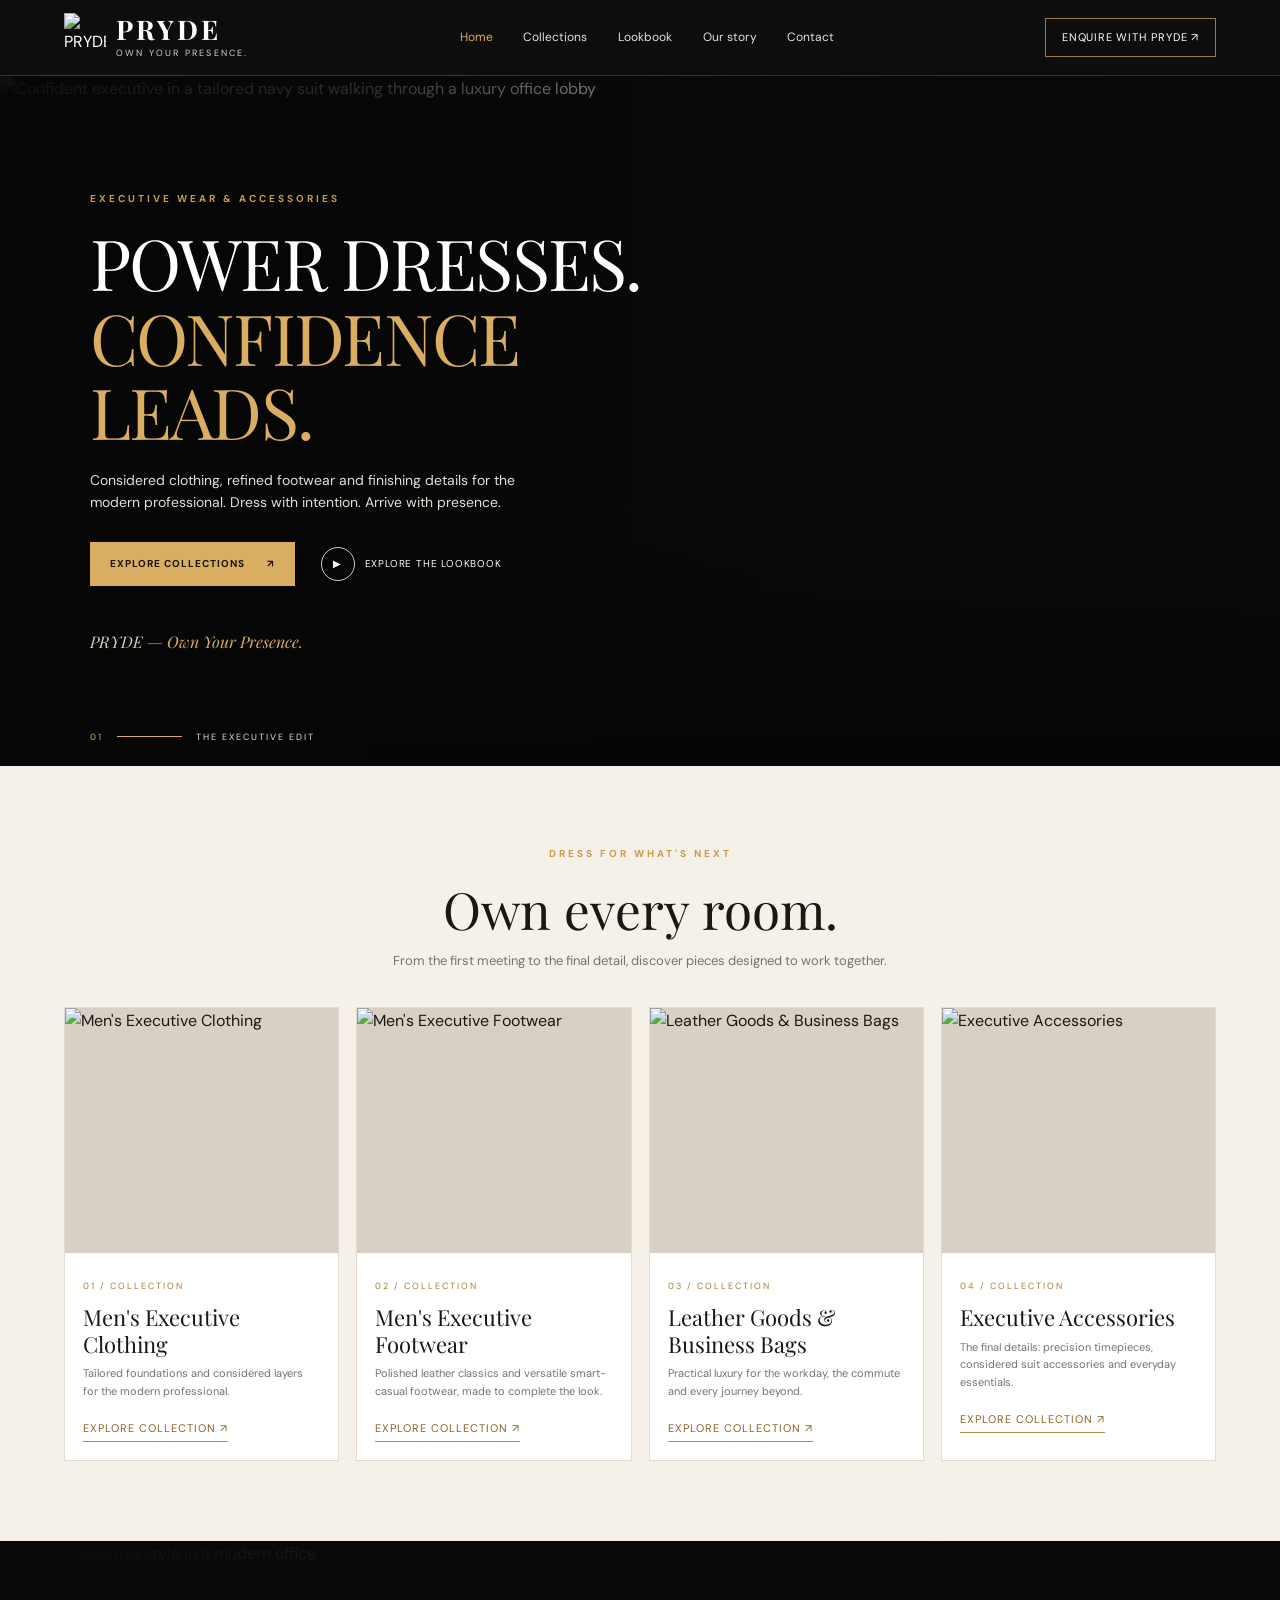
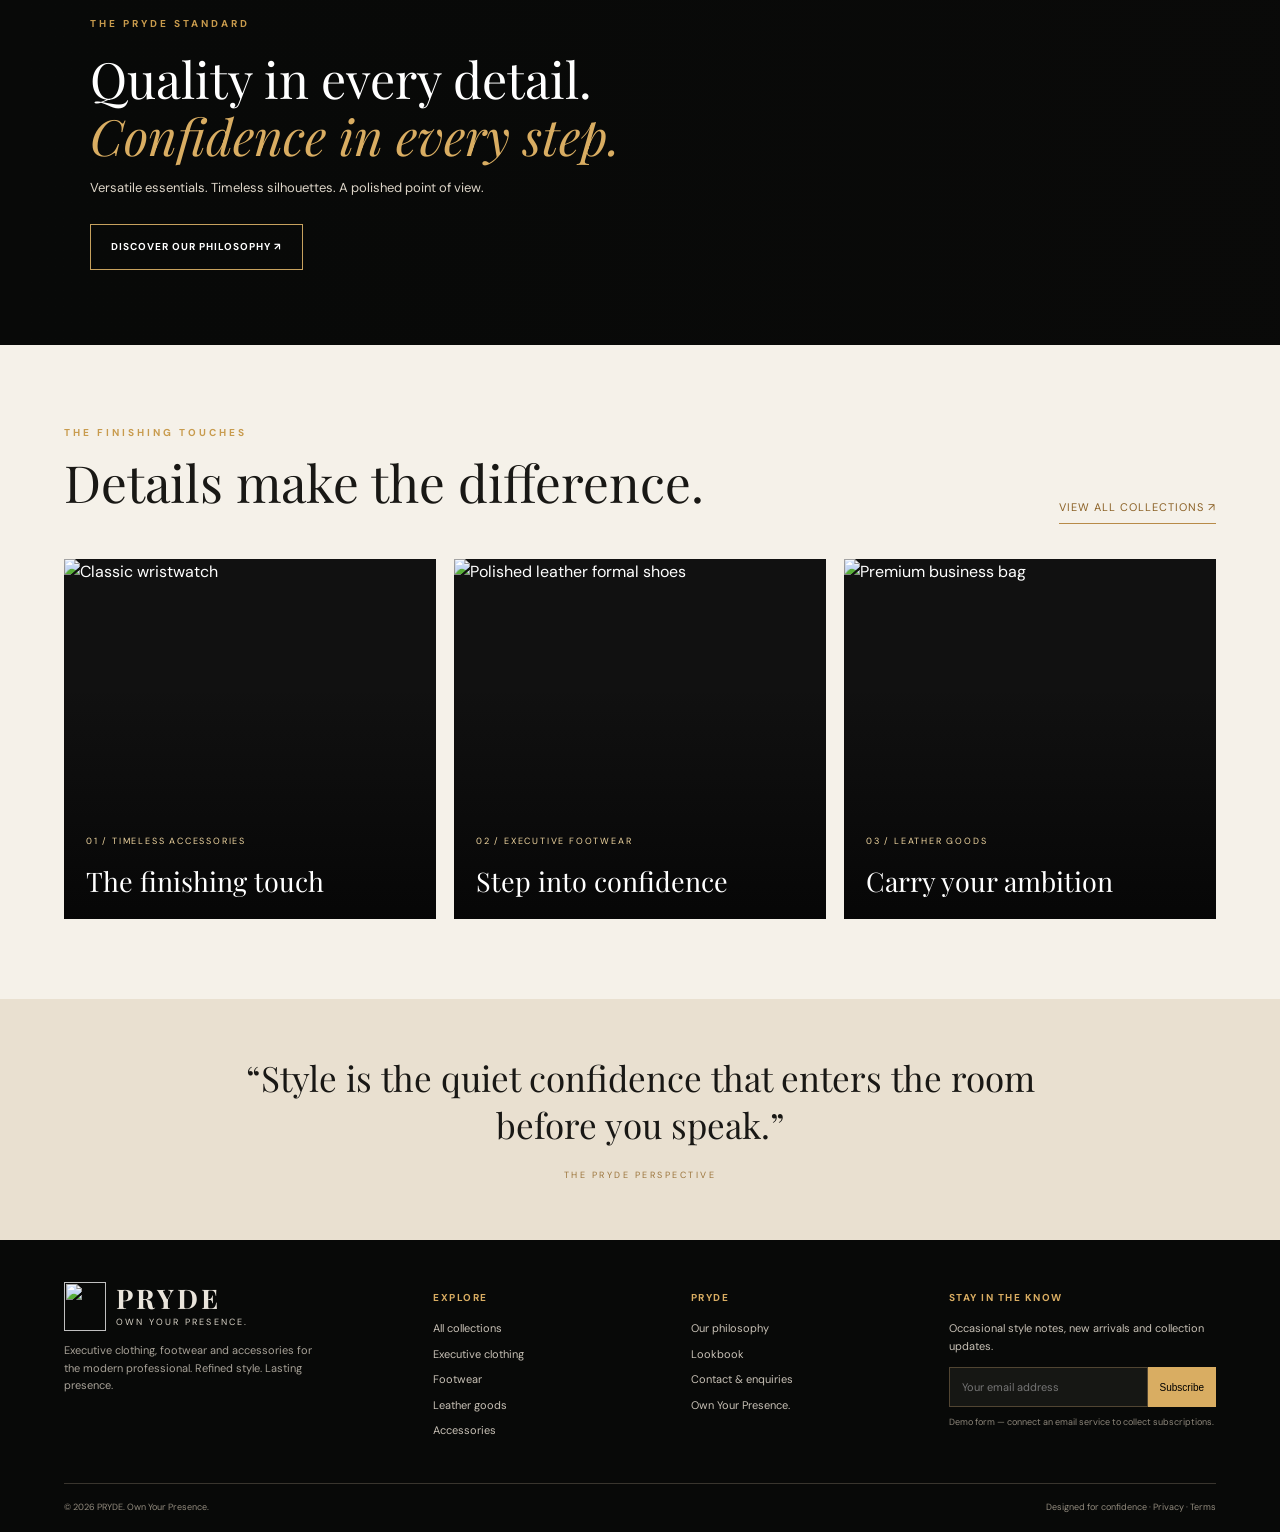
==== index.html @ 51f15fec "Add files via upload" ====
<!doctype html><html lang="en"><head><meta charset="utf-8"><meta name="viewport" content="width=device-width,initial-scale=1"><meta name="description" content="PRYDE — men's executive clothing, footwear, leather goods and finishing accessories. Own Your Presence."><title>PRYDE | Own Your Presence</title><link rel="icon" href="assets/pryde-logo.png"><link rel="stylesheet" href="styles.css"></head><body><div id="site-header"></div><main>
<section class="hero"><div class="hero-media"><img src="assets/hero-pryde.png" alt="Confident executive in a tailored navy suit walking through a luxury office lobby"><video class="hero-video" autoplay muted loop playsinline poster="assets/hero-pryde.png" aria-label="Executive fashion visual"><source src="https://videos.pexels.com/video-files/3209298/3209298-hd_1920_1080_25fps.mp4" type="video/mp4"></video></div><div class="hero-shade"></div><div class="hero-content"><p class="eyebrow">EXECUTIVE WEAR & ACCESSORIES</p><h1>POWER DRESSES.<br><span>CONFIDENCE LEADS.</span></h1><p>Considered clothing, refined footwear and finishing details for the modern professional. Dress with intention. Arrive with presence.</p><div class="hero-actions"><a class="btn btn-gold" href="collections.html">Explore collections <span>↗</span></a><a class="play-link" href="lookbook.html"><span class="play-icon">▶</span> Explore the lookbook</a></div><div class="hero-note">PRYDE <i>— Own Your Presence.</i></div></div><div class="hero-index"><span>01</span><span class="index-line"></span><span>THE EXECUTIVE EDIT</span></div></section>
<section class="section intro-section"><div class="section-heading"><p class="eyebrow">DRESS FOR WHAT'S NEXT</p><h2>Own every room.</h2><p>From the first meeting to the final detail, discover pieces designed to work together.</p></div><div class="category-grid home-categories" id="home-categories"></div></section>
<section class="craft-banner"><img src="assets/hero-pryde.png" alt="Luxury executive style in a modern office"><div class="craft-overlay"></div><div class="craft-copy"><p class="eyebrow">THE PRYDE STANDARD</p><h2>Quality in every detail.<br><em>Confidence in every step.</em></h2><p>Versatile essentials. Timeless silhouettes. A polished point of view.</p><a class="btn btn-outline" href="about.html">Discover our philosophy ↗</a></div></section>
<section class="section essentials"><div class="section-heading split-heading"><div><p class="eyebrow">THE FINISHING TOUCHES</p><h2>Details make the difference.</h2></div><a class="text-link" href="collections.html">View all collections ↗</a></div><div class="feature-grid"><a class="feature-card" href="accessories.html"><img src="https://images.unsplash.com/photo-1523170335258-f5ed11844a49?auto=format&fit=crop&w=900&q=85" alt="Classic wristwatch"><span>01 / TIMELESS ACCESSORIES</span><h3>The finishing touch</h3></a><a class="feature-card" href="footwear.html"><img src="https://images.unsplash.com/photo-1614252369475-5313661a9d8c?auto=format&fit=crop&w=900&q=85" alt="Polished leather formal shoes"><span>02 / EXECUTIVE FOOTWEAR</span><h3>Step into confidence</h3></a><a class="feature-card" href="leather-goods.html"><img src="https://images.unsplash.com/photo-1553062407-98eeb64c6a62?auto=format&fit=crop&w=900&q=85" alt="Premium business bag"><span>03 / LEATHER GOODS</span><h3>Carry your ambition</h3></a></div></section>
<section class="quote-band"><p>“Style is the quiet confidence that enters the room before you speak.”</p><span>THE PRYDE PERSPECTIVE</span></section></main><div id="site-footer"></div><script src="site.js"></script></body></html>
---- styles.css ----
@import url('https://fonts.googleapis.com/css2?family=DM+Sans:wght@400;500;600;700&family=Playfair+Display:wght@400;500;600;700&display=swap');
:root{--black:#090a09;--ink:#191815;--gold:#d9ad62;--gold-light:#f0d6a0;--cream:#f5f1e9;--muted:#77736b;--line:#ded7ca;--serif:'Playfair Display',Georgia,serif;--sans:'DM Sans',Arial,sans-serif}*{box-sizing:border-box}html{scroll-behavior:smooth}body{margin:0;background:var(--cream);color:var(--ink);font-family:var(--sans);line-height:1.6}a{color:inherit;text-decoration:none}img{display:block;max-width:100%}.site-header{height:76px;background:rgba(8,9,8,.98);color:#fff;display:flex;align-items:center;justify-content:space-between;padding:0 clamp(18px,5vw,76px);gap:24px;position:sticky;top:0;z-index:50;border-bottom:1px solid #3c3427}.brand{display:flex;align-items:center;gap:10px;min-width:185px}.brand img{width:42px;height:49px;object-fit:contain}.brand-word{font-family:var(--serif);font-size:27px;font-weight:700;letter-spacing:3px;line-height:1}.brand-word small{display:block;font:9px var(--sans);letter-spacing:2.2px;color:#d9d3c7;margin-top:4px}.main-nav{display:flex;align-items:center;gap:clamp(14px,2.4vw,36px);font-size:12px;color:#e6e1d8}.main-nav a{padding:8px 0;transition:color .2s}.main-nav a:hover,.main-nav a.active{color:var(--gold)}.header-cta{border:1px solid #9f7a40;padding:10px 16px;font-size:11px;letter-spacing:.8px;text-transform:uppercase;white-space:nowrap}.menu-toggle{display:none;background:none;color:white;border:1px solid #6d6558;padding:8px 11px;font-size:20px}.hero{height:min(690px,78vw);min-height:520px;position:relative;overflow:hidden;background:#090a09;color:white}.hero-media,.hero-shade{position:absolute;inset:0}.hero-media img,.hero-video{position:absolute;width:100%;height:100%;object-fit:cover;object-position:center 44%}.hero-video{opacity:.55;mix-blend-mode:screen}.hero-shade{background:linear-gradient(90deg,rgba(5,6,5,.96) 0%,rgba(5,6,5,.84) 29%,rgba(5,6,5,.22) 67%,rgba(5,6,5,.1) 100%),linear-gradient(0deg,rgba(0,0,0,.5),transparent 35%)}.hero-content{position:relative;z-index:2;padding:clamp(55px,9vw,135px) 0 0 clamp(22px,7vw,105px);max-width:700px}.eyebrow{font-size:10px;letter-spacing:3px;font-weight:700;color:#c89b4d;margin:0 0 18px}.hero h1{font:clamp(42px,5.5vw,78px)/1.06 var(--serif);letter-spacing:-1.7px;margin:0 0 20px}.hero h1 span{color:var(--gold)}.hero-content>p:not(.eyebrow){max-width:435px;color:#e3dfd7;font-size:14px}.hero-actions{display:flex;align-items:center;gap:26px;margin-top:28px}.btn{display:inline-flex;align-items:center;gap:22px;padding:14px 20px;font-size:10px;letter-spacing:1px;text-transform:uppercase;font-weight:700;transition:.2s}.btn-gold{background:var(--gold);color:#17130c}.btn-gold:hover{background:var(--gold-light);transform:translateY(-2px)}.btn-outline{border:1px solid #c7a15e;color:white}.play-link{font-size:10px;letter-spacing:.8px;text-transform:uppercase;display:flex;align-items:center;gap:10px}.play-icon{border:1px solid #d6d0c3;border-radius:50%;width:34px;height:34px;display:grid;place-items:center;font-size:10px}.hero-note{position:absolute;left:clamp(22px,7vw,105px);top:min(555px,65vw);font:italic 16px var(--serif);color:#d8d0c2}.hero-note i{color:var(--gold)}.hero-index{position:absolute;z-index:3;bottom:22px;left:clamp(22px,7vw,105px);display:flex;align-items:center;gap:14px;font-size:9px;letter-spacing:2px;color:#e5dfd3}.hero-index>span:first-child{color:var(--gold)}.index-line{width:65px;height:1px;background:var(--gold)}.section{padding:80px clamp(18px,5vw,76px)}.section-heading{text-align:center;margin:0 auto 35px;max-width:660px}.section-heading h2,.craft-copy h2,.page-hero h1{font:clamp(34px,4vw,52px)/1.15 var(--serif);margin:0 0 12px}.section-heading>p:last-child{color:var(--muted);font-size:13px;margin:0}.category-grid{display:grid;grid-template-columns:repeat(4,minmax(0,1fr));gap:17px}.category-card{background:#fff;border:1px solid #e2dbcf;transition:transform .25s,box-shadow .25s;min-width:0}.category-card:hover{transform:translateY(-5px);box-shadow:0 16px 35px #2a211512}.category-card img{width:100%;height:245px;object-fit:cover;background:#d8d0c4}.category-card .card-copy{padding:18px 18px 20px}.category-card .number{font-size:9px;letter-spacing:2px;color:#a77b37}.category-card h3{font:22px/1.2 var(--serif);margin:8px 0}.category-card p{font-size:11px;color:var(--muted);margin:0 0 14px}.text-link{font-size:11px;text-transform:uppercase;letter-spacing:1px;border-bottom:1px solid #b88b48;padding-bottom:6px;color:#8b6126}.craft-banner{min-height:400px;position:relative;overflow:hidden;background:#0a0a09;color:white}.craft-banner>img{position:absolute;width:100%;height:100%;object-fit:cover;object-position:center 58%;opacity:.65}.craft-overlay{position:absolute;inset:0;background:linear-gradient(90deg,#080908 0%,#080908df 36%,#08090820 100%)}.craft-copy{position:relative;padding:75px clamp(22px,7vw,105px);max-width:750px}.craft-copy h2{font-size:clamp(32px,4vw,50px)}.craft-copy h2 em{color:var(--gold);font-weight:400}.craft-copy>p:not(.eyebrow){font-size:13px;color:#ddd5c8;margin-bottom:25px}.split-heading{display:flex;align-items:end;justify-content:space-between;text-align:left;max-width:none}.split-heading .eyebrow{margin-bottom:12px}.feature-grid{display:grid;grid-template-columns:repeat(3,1fr);gap:18px}.feature-card{position:relative;min-height:360px;background:#111;color:white;overflow:hidden}.feature-card img{position:absolute;width:100%;height:100%;object-fit:cover;transition:transform .5s}.feature-card:hover img{transform:scale(1.05)}.feature-card:after{content:'';position:absolute;inset:35% 0 0;background:linear-gradient(transparent,#050505df)}.feature-card span,.feature-card h3{position:absolute;z-index:1;left:22px}.feature-card span{bottom:70px;color:var(--gold-light);font-size:9px;letter-spacing:1.8px}.feature-card h3{bottom:20px;font:27px var(--serif);margin:0}.quote-band{text-align:center;padding:55px 20px;background:#e9e0d0}.quote-band p{font:clamp(22px,3vw,35px) var(--serif);margin:0 auto 12px;max-width:800px}.quote-band span{font-size:9px;letter-spacing:2.5px;color:#9b743b}.site-footer{background:#080908;color:#e9e4db;padding:42px clamp(18px,5vw,76px) 18px}.footer-top{display:grid;grid-template-columns:1.5fr 1fr 1fr 1.2fr;gap:35px;padding-bottom:35px}.footer-brand p{font-size:11px;max-width:250px;color:#a8a298}.footer-column h4{font-size:10px;letter-spacing:1.5px;color:var(--gold);text-transform:uppercase;margin:8px 0 14px}.footer-column a,.footer-column p{display:block;font-size:11px;color:#c8c1b6;margin:8px 0}.newsletter-form{display:flex;margin-top:12px}.newsletter-form input{min-width:0;width:100%;background:#161714;border:1px solid #514532;color:white;padding:12px;font:11px var(--sans)}.newsletter-form button{background:var(--gold);border:0;padding:0 12px;font-size:10px}.footer-bottom{border-top:1px solid #39352e;padding-top:16px;display:flex;justify-content:space-between;gap:20px;font-size:9px;color:#928b7e}.page-hero{padding:75px clamp(18px,7vw,100px);background:#10110f;color:white;position:relative;overflow:hidden}.page-hero:after{content:'PRYDE';position:absolute;right:-10px;bottom:-72px;font:clamp(100px,18vw,240px) var(--serif);color:#ffffff08;pointer-events:none}.page-hero .eyebrow{position:relative;z-index:1}.page-hero h1{position:relative;z-index:1;font-size:clamp(42px,6vw,72px);max-width:800px}.page-hero p:not(.eyebrow){position:relative;z-index:1;color:#c7c1b7;max-width:600px;font-size:13px}.breadcrumbs{font-size:10px;color:#9b9488;padding:18px clamp(18px,5vw,76px);border-bottom:1px solid var(--line)}.catalog-section{padding:45px clamp(18px,5vw,76px) 80px}.catalog-intro{display:flex;align-items:end;justify-content:space-between;gap:20px;margin-bottom:26px}.catalog-intro h2{font:32px var(--serif);margin:0}.catalog-intro p{font-size:12px;color:var(--muted);margin:5px 0 0}.catalog-search{padding:12px 15px;border:1px solid #cfc6b7;background:#fff;min-width:220px;font:12px var(--sans)}.subcollection{margin:42px 0}.subcollection-heading{display:flex;align-items:baseline;gap:14px;border-bottom:1px solid #cfc4b0;padding-bottom:12px;margin-bottom:17px}.subcollection-heading h3{font:27px var(--serif);margin:0}.subcollection-heading span{font-size:10px;color:#9c783f;letter-spacing:1px}.product-grid{display:grid;grid-template-columns:repeat(4,minmax(0,1fr));gap:15px}.product-card{background:#fff;border:1px solid #e3dcd0;overflow:hidden}.product-card img{width:100%;height:210px;object-fit:cover;background:#e2d8c9;transition:transform .35s}.product-card:hover img{transform:scale(1.035)}.product-copy{padding:13px 14px 16px}.product-copy small{font-size:8px;color:#9b7439;letter-spacing:1.5px;text-transform:uppercase}.product-copy h4{font:18px/1.25 var(--serif);margin:5px 0}.product-copy p{font-size:10px;color:#777167;margin:0}.catalog-empty{padding:30px;background:white;color:var(--muted)}.collection-overview{display:grid;grid-template-columns:repeat(2,1fr);gap:18px}.overview-card{display:grid;grid-template-columns:45% 55%;min-height:230px;background:white;border:1px solid var(--line)}.overview-card img{height:100%;width:100%;object-fit:cover}.overview-copy{padding:25px}.overview-copy small{color:#a57a38;font-size:9px;letter-spacing:2px}.overview-copy h3{font:27px var(--serif);margin:7px 0}.overview-copy p{font-size:11px;color:var(--muted)}.overview-copy a{font-size:10px;letter-spacing:1px;text-transform:uppercase;color:#90662b;border-bottom:1px solid #c8a269;padding-bottom:4px}.editorial{display:grid;grid-template-columns:1fr 1fr;gap:50px;align-items:center}.editorial img{width:100%;height:450px;object-fit:cover}.editorial h2{font:40px var(--serif);margin:0 0 18px}.editorial p{font-size:13px;color:#6f6a60}.contact-grid{display:grid;grid-template-columns:.8fr 1.2fr;gap:50px}.contact-form{display:grid;gap:14px}.contact-form label{font-size:11px;color:#635c50}.contact-form input,.contact-form textarea,.contact-form select{display:block;width:100%;padding:13px;background:white;border:1px solid #d7cfc1;font:12px var(--sans);margin-top:5px}.contact-form textarea{min-height:140px;resize:vertical}.contact-form button{justify-self:start;border:0;cursor:pointer}.notice{font-size:11px;color:#7d652f;margin-top:12px}
@media(max-width:950px){.main-nav{gap:13px}.brand{min-width:145px}.brand-word{font-size:22px}.header-cta{display:none}.category-grid{grid-template-columns:repeat(2,1fr)}.category-card img{height:280px}.product-grid{grid-template-columns:repeat(3,1fr)}.footer-top{grid-template-columns:repeat(2,1fr)}}@media(max-width:680px){.site-header{height:68px;padding:0 17px}.brand img{width:36px;height:42px}.brand-word{font-size:21px}.menu-toggle{display:block}.main-nav{display:none;position:absolute;top:68px;left:0;right:0;background:#090a09;padding:18px 22px 25px;flex-direction:column;align-items:flex-start;border-bottom:1px solid #55452c}.main-nav.open{display:flex}.hero{height:650px;min-height:0}.hero-media img,.hero-video{object-position:62% center}.hero-shade{background:linear-gradient(90deg,#060706eF,#06070699 65%,#06070650),linear-gradient(0deg,#0008,transparent 50%)}.hero-content{padding:95px 23px 0}.hero h1{font-size:47px}.hero-content>p:not(.eyebrow){max-width:350px;font-size:13px}.hero-note{top:auto;bottom:65px;left:23px}.hero-index{left:23px}.section{padding:55px 17px}.category-grid{gap:10px}.category-card img{height:190px}.category-card .card-copy{padding:13px}.category-card h3{font-size:18px}.category-card p{font-size:10px}.craft-copy{padding:60px 23px}.feature-grid{grid-template-columns:1fr}.feature-card{min-height:320px}.split-heading{align-items:flex-start;flex-direction:column}.footer-top{grid-template-columns:1fr 1fr;gap:25px}.footer-brand{grid-column:1/-1}.footer-bottom{flex-direction:column;gap:6px}.page-hero{padding:55px 22px}.catalog-section{padding:32px 17px 55px}.catalog-intro{align-items:stretch;flex-direction:column}.catalog-search{width:100%}.product-grid{grid-template-columns:repeat(2,minmax(0,1fr));gap:9px}.product-card img{height:165px}.product-copy{padding:11px}.product-copy h4{font-size:16px}.subcollection-heading h3{font-size:23px}.collection-overview{grid-template-columns:1fr}.overview-card{min-height:185px}.overview-copy{padding:15px}.overview-copy h3{font-size:22px}.editorial,.contact-grid{grid-template-columns:1fr;gap:25px}.editorial img{height:300px}.editorial h2{font-size:33px}}@media(prefers-reduced-motion:reduce){*,*:before,*:after{scroll-behavior:auto!important;transition:none!important}.hero-video{display:none}}
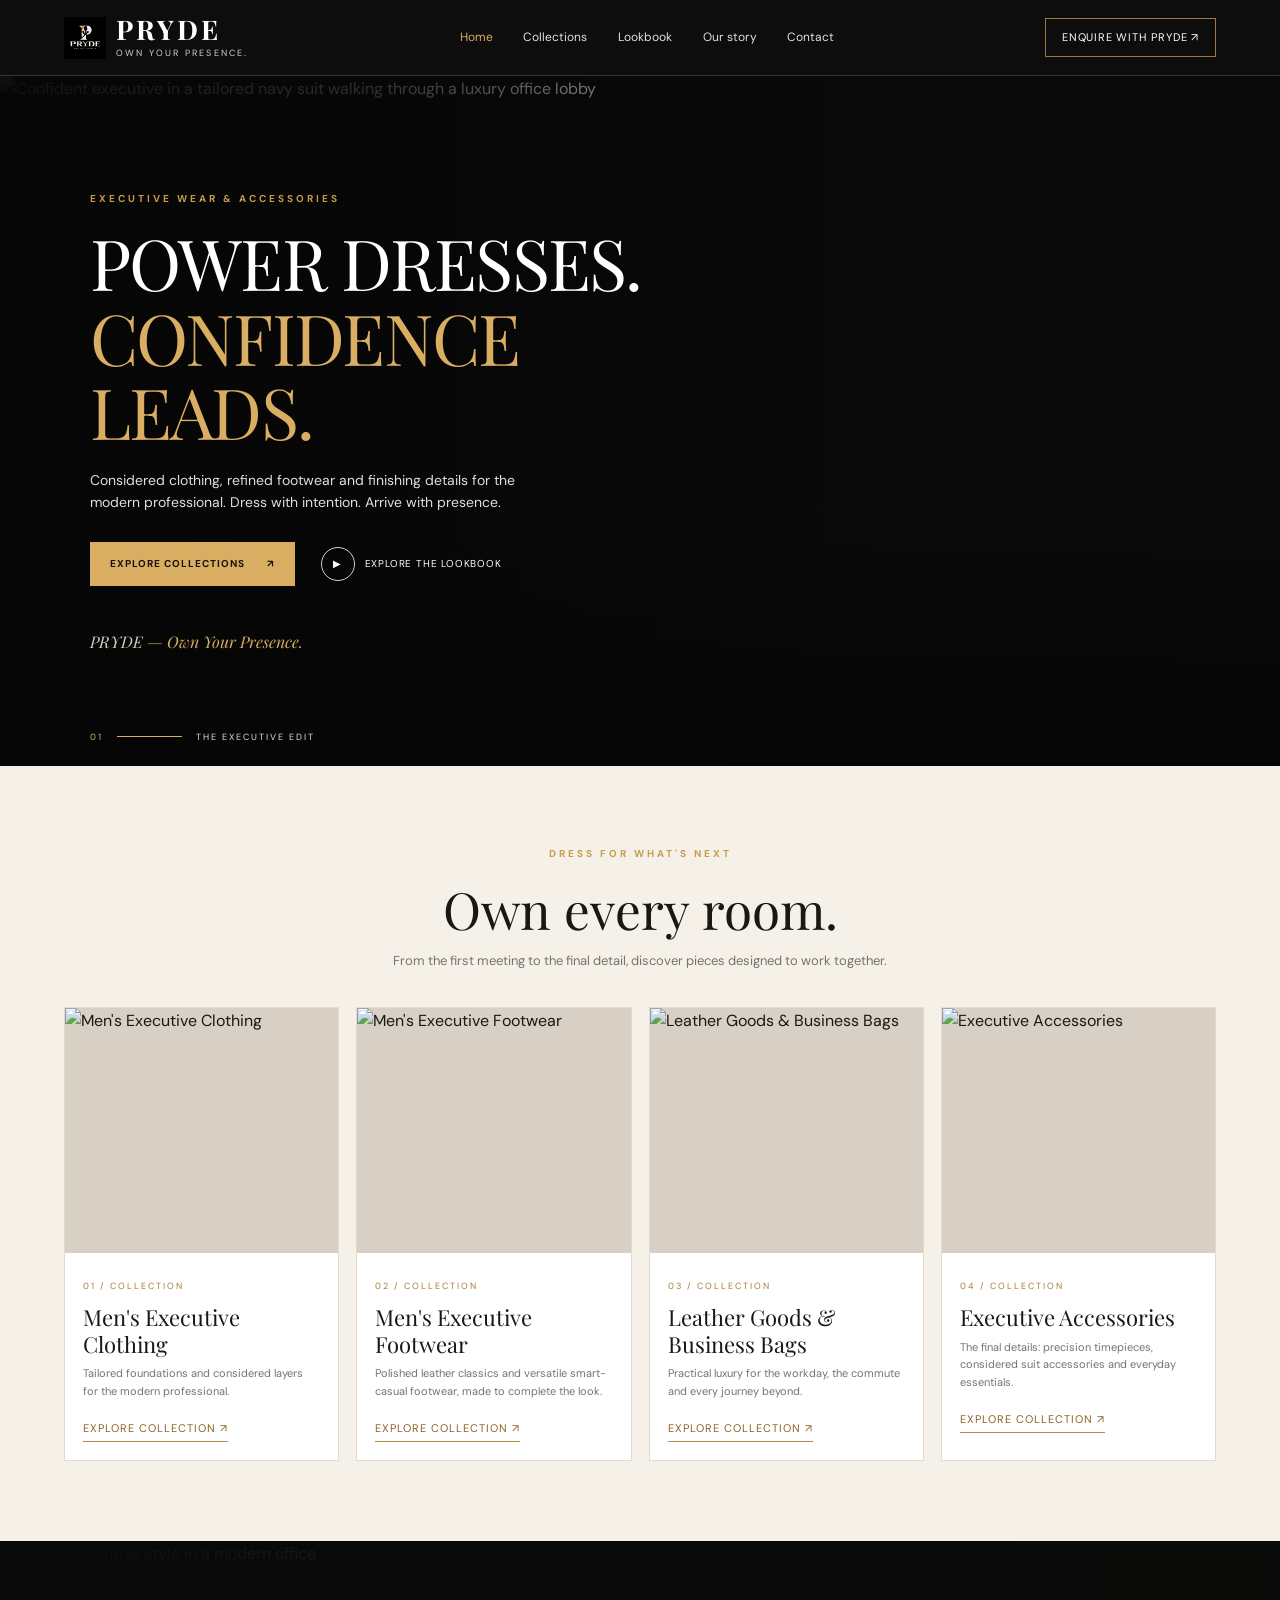
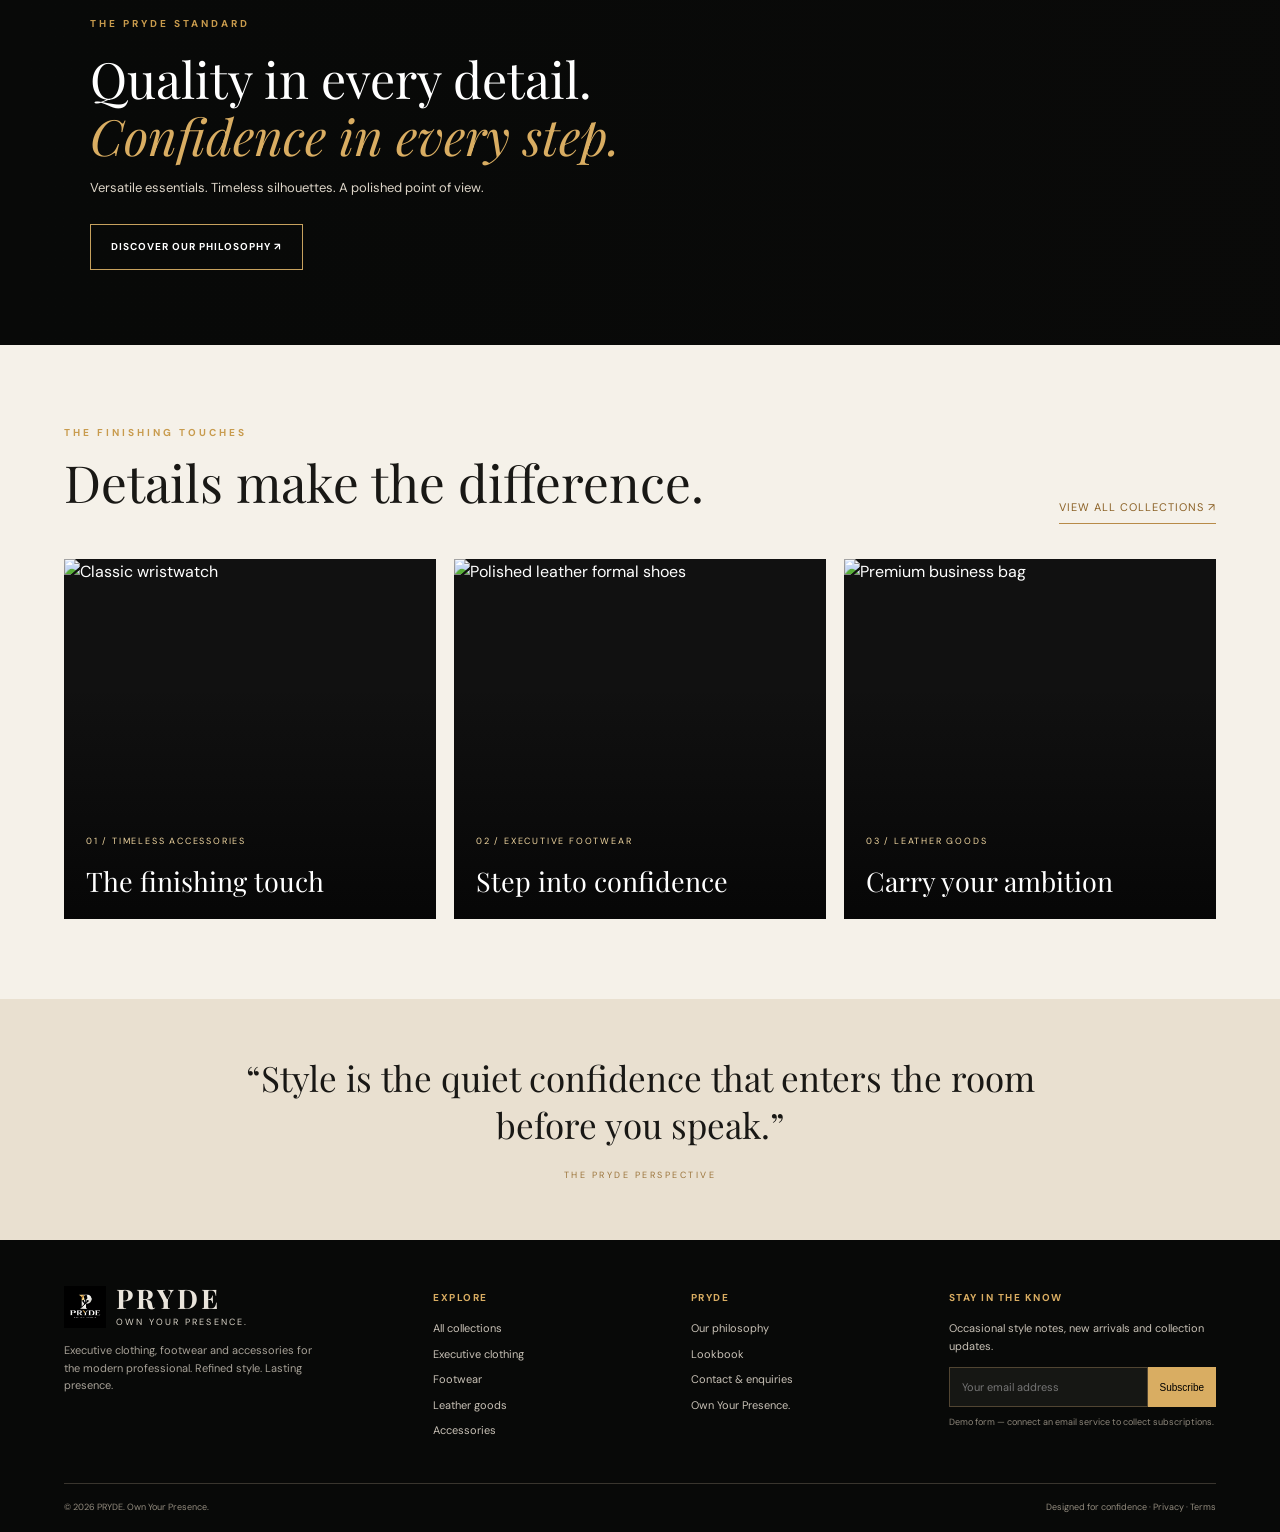
==== commit c2177631: "Fix executive footwear image" ====
--- a/index.html
+++ b/index.html
@@ -2,5 +2,5 @@
 <section class="hero"><div class="hero-media"><img src="assets/hero-pryde.png" alt="Confident executive in a tailored navy suit walking through a luxury office lobby"><video class="hero-video" autoplay muted loop playsinline poster="assets/hero-pryde.png" aria-label="Executive fashion visual"><source src="https://videos.pexels.com/video-files/3209298/3209298-hd_1920_1080_25fps.mp4" type="video/mp4"></video></div><div class="hero-shade"></div><div class="hero-content"><p class="eyebrow">EXECUTIVE WEAR & ACCESSORIES</p><h1>POWER DRESSES.<br><span>CONFIDENCE LEADS.</span></h1><p>Considered clothing, refined footwear and finishing details for the modern professional. Dress with intention. Arrive with presence.</p><div class="hero-actions"><a class="btn btn-gold" href="collections.html">Explore collections <span>↗</span></a><a class="play-link" href="lookbook.html"><span class="play-icon">▶</span> Explore the lookbook</a></div><div class="hero-note">PRYDE <i>— Own Your Presence.</i></div></div><div class="hero-index"><span>01</span><span class="index-line"></span><span>THE EXECUTIVE EDIT</span></div></section>
 <section class="section intro-section"><div class="section-heading"><p class="eyebrow">DRESS FOR WHAT'S NEXT</p><h2>Own every room.</h2><p>From the first meeting to the final detail, discover pieces designed to work together.</p></div><div class="category-grid home-categories" id="home-categories"></div></section>
 <section class="craft-banner"><img src="assets/hero-pryde.png" alt="Luxury executive style in a modern office"><div class="craft-overlay"></div><div class="craft-copy"><p class="eyebrow">THE PRYDE STANDARD</p><h2>Quality in every detail.<br><em>Confidence in every step.</em></h2><p>Versatile essentials. Timeless silhouettes. A polished point of view.</p><a class="btn btn-outline" href="about.html">Discover our philosophy ↗</a></div></section>
-<section class="section essentials"><div class="section-heading split-heading"><div><p class="eyebrow">THE FINISHING TOUCHES</p><h2>Details make the difference.</h2></div><a class="text-link" href="collections.html">View all collections ↗</a></div><div class="feature-grid"><a class="feature-card" href="accessories.html"><img src="https://images.unsplash.com/photo-1523170335258-f5ed11844a49?auto=format&fit=crop&w=900&q=85" alt="Classic wristwatch"><span>01 / TIMELESS ACCESSORIES</span><h3>The finishing touch</h3></a><a class="feature-card" href="footwear.html"><img src="https://images.unsplash.com/photo-1614252369475-5313661a9d8c?auto=format&fit=crop&w=900&q=85" alt="Polished leather formal shoes"><span>02 / EXECUTIVE FOOTWEAR</span><h3>Step into confidence</h3></a><a class="feature-card" href="leather-goods.html"><img src="https://images.unsplash.com/photo-1553062407-98eeb64c6a62?auto=format&fit=crop&w=900&q=85" alt="Premium business bag"><span>03 / LEATHER GOODS</span><h3>Carry your ambition</h3></a></div></section>
+<section class="section essentials"><div class="section-heading split-heading"><div><p class="eyebrow">THE FINISHING TOUCHES</p><h2>Details make the difference.</h2></div><a class="text-link" href="collections.html">View all collections ↗</a></div><div class="feature-grid"><a class="feature-card" href="accessories.html"><img src="https://images.unsplash.com/photo-1523170335258-f5ed11844a49?auto=format&fit=crop&w=900&q=85" alt="Classic wristwatch"><span>01 / TIMELESS ACCESSORIES</span><h3>The finishing touch</h3></a><a class="feature-card" href="footwear.html"><img src="https://images.unsplash.com/photo-1614252235316-8c857d38b5f4?auto=format&fit=crop&w=900&q=85" alt="Polished leather formal shoes"><span>02 / EXECUTIVE FOOTWEAR</span><h3>Step into confidence</h3></a><a class="feature-card" href="leather-goods.html"><img src="https://images.unsplash.com/photo-1553062407-98eeb64c6a62?auto=format&fit=crop&w=900&q=85" alt="Premium business bag"><span>03 / LEATHER GOODS</span><h3>Carry your ambition</h3></a></div></section>
 <section class="quote-band"><p>“Style is the quiet confidence that enters the room before you speak.”</p><span>THE PRYDE PERSPECTIVE</span></section></main><div id="site-footer"></div><script src="site.js"></script></body></html>
